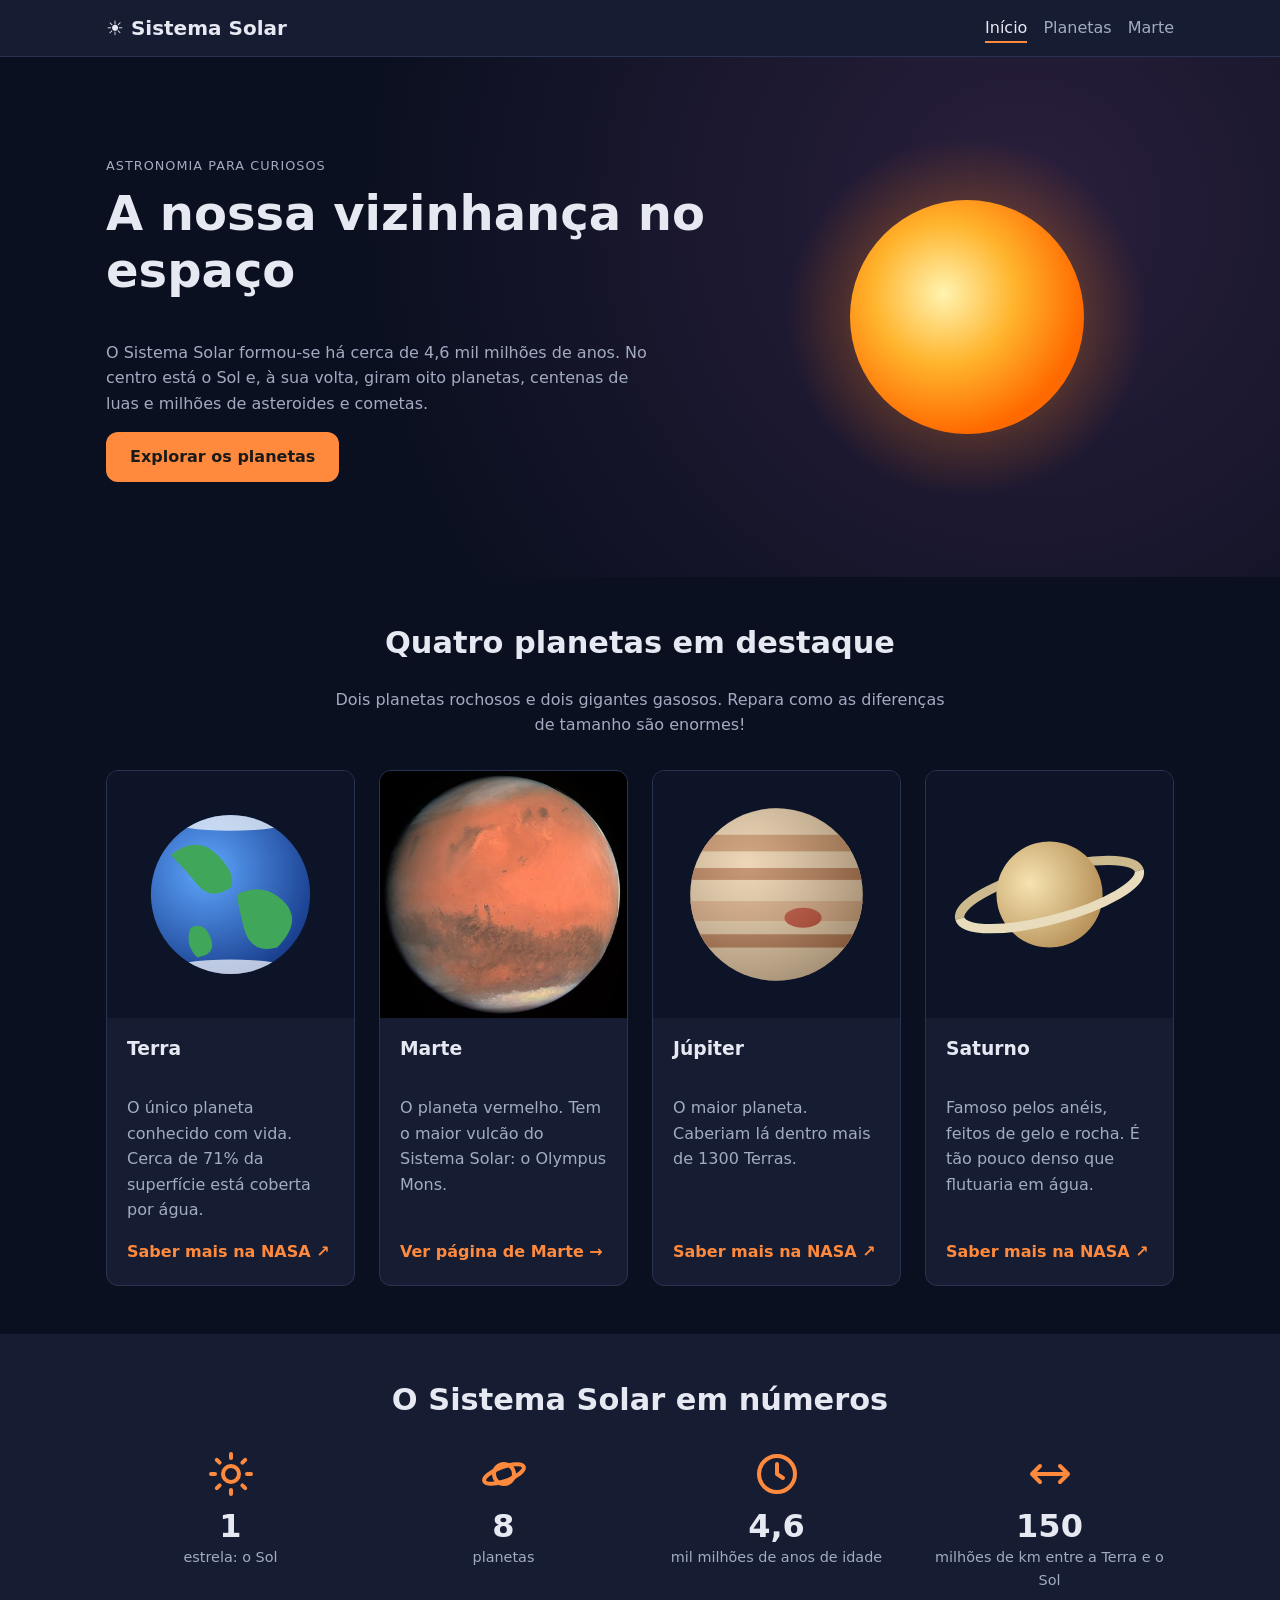
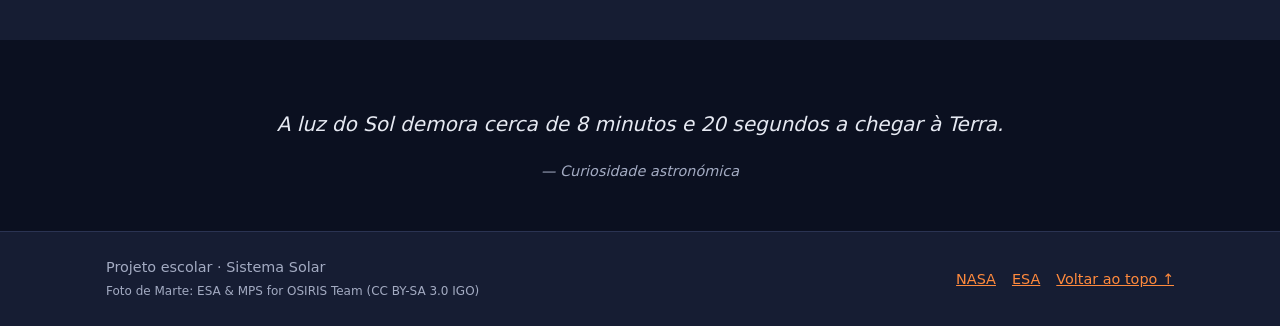
==== sistema-solar/index.html @ d428cf97 "sistema solar" ====
<!DOCTYPE html>
<html lang="pt-PT">
<head>
  <!-- Codificação de caracteres: permite acentos (á, ç, ã...) -->
  <meta charset="UTF-8">
  <!-- Essencial para o design responsivo: a largura da página = largura do ecrã -->
  <meta name="viewport" content="width=device-width, initial-scale=1.0">
  <meta name="description" content="Uma viagem pelos planetas do Sistema Solar.">
  <title>Sistema Solar | Início</title>
  <!-- Ligação à folha de estilos externa -->
  <link rel="stylesheet" href="css/estilos.css">
</head>
<body>

  <!-- ===== CABEÇALHO ===== -->
  <!-- O id="topo" é o destino do link "Voltar ao topo" no rodapé -->
  <header class="cabecalho" id="topo">
    <div class="contentor cabecalho__interior">
      <a href="index.html" class="logo">☀ Sistema Solar</a>

      <!-- Navegação principal -->
      <nav aria-label="Navegação principal">
        <ul class="menu">
          <li><a href="index.html" class="menu__link menu__link--ativo">Início</a></li>
          <li><a href="#planetas" class="menu__link">Planetas</a></li>
          <li><a href="marte.html" class="menu__link">Marte</a></li>
        </ul>
      </nav>
    </div>
  </header>

  <main>

    <!-- ===== SECÇÃO DE DESTAQUE (HERO) ===== -->
    <section class="hero">
      <div class="contentor hero__grelha">
        <div class="hero__texto">
          <p class="etiqueta">Astronomia para curiosos</p>
          <h1>A nossa vizinhança no espaço</h1>
          <p>
            O Sistema Solar formou-se há cerca de 4,6 mil milhões de anos.
            No centro está o Sol e, à sua volta, giram oito planetas,
            centenas de luas e milhões de asteroides e cometas.
          </p>
          <!-- Link com aspeto de botão -->
          <a href="#planetas" class="botao">Explorar os planetas</a>
        </div>

        <!-- Imagem: o atributo alt descreve a imagem para leitores de ecrã -->
        <img
          src="img/sol.svg"
          alt="Ilustração do Sol com um brilho alaranjado"
          class="hero__imagem"
          width="400" height="400">
      </div>
    </section>

    <!-- ===== LISTA DE PLANETAS (CARTÕES) ===== -->
    <section id="planetas" class="seccao">
      <div class="contentor">
        <h2 class="seccao__titulo">Quatro planetas em destaque</h2>
        <p class="seccao__intro">
          Dois planetas rochosos e dois gigantes gasosos.
          Repara como as diferenças de tamanho são enormes!
        </p>

        <!-- Grelha de cartões: 1 coluna no telemóvel, 2 no tablet, 4 no computador -->
        <div class="grelha-cartoes">

          <article class="cartao">
            <img src="img/terra.svg" alt="Ilustração do planeta Terra" class="cartao__imagem" width="300" height="300">
            <div class="cartao__corpo">
              <h3>Terra</h3>
              <p>O único planeta conhecido com vida. Cerca de 71% da superfície está coberta por água.</p>
              <a href="https://science.nasa.gov/earth/" target="_blank" rel="noopener" class="cartao__link">Saber mais na NASA ↗</a>
            </div>
          </article>

          <article class="cartao">
            <!-- Fotografia real (JPG) em vez de ilustração (SVG).
                 srcset: lista de versões da mesma imagem e a respetiva largura (w).
                 sizes: largura que a imagem vai ocupar no ecrã.
                 O browser escolhe o ficheiro mais leve que chegue para a qualidade. -->
            <img
              src="img/marte-osiris-400.jpg"
              srcset="img/marte-osiris-400.jpg 400w,
                      img/marte-osiris-800.jpg 800w"
              sizes="(min-width: 1024px) 25vw, (min-width: 640px) 50vw, 100vw"
              alt="Fotografia de Marte tirada pela sonda Rosetta, com o planeta alaranjado sobre fundo negro"
              class="cartao__imagem cartao__imagem--foto"
              width="400" height="400"
              loading="lazy">
            <div class="cartao__corpo">
              <h3>Marte</h3>
              <p>O planeta vermelho. Tem o maior vulcão do Sistema Solar: o Olympus Mons.</p>
              <!-- Link interno para a segunda página -->
              <a href="marte.html" class="cartao__link">Ver página de Marte →</a>
            </div>
          </article>

          <article class="cartao">
            <img src="img/jupiter.svg" alt="Ilustração de Júpiter com riscas e a Grande Mancha Vermelha" class="cartao__imagem" width="300" height="300">
            <div class="cartao__corpo">
              <h3>Júpiter</h3>
              <p>O maior planeta. Caberiam lá dentro mais de 1300 Terras.</p>
              <a href="https://science.nasa.gov/jupiter/" target="_blank" rel="noopener" class="cartao__link">Saber mais na NASA ↗</a>
            </div>
          </article>

          <article class="cartao">
            <img src="img/saturno.svg" alt="Ilustração de Saturno com os seus anéis" class="cartao__imagem" width="300" height="300">
            <div class="cartao__corpo">
              <h3>Saturno</h3>
              <p>Famoso pelos anéis, feitos de gelo e rocha. É tão pouco denso que flutuaria em água.</p>
              <a href="https://science.nasa.gov/saturn/" target="_blank" rel="noopener" class="cartao__link">Saber mais na NASA ↗</a>
            </div>
          </article>

        </div>
      </div>
    </section>

    <!-- ===== EM NÚMEROS (ÍCONES SVG) =====
         Os ícones estão escritos DIRETAMENTE no HTML (SVG "inline").
         Vantagens:
           - stroke="currentColor" faz o ícone usar a cor do texto (propriedade color no CSS);
           - o tamanho controla-se com width/height no CSS;
           - não há pedidos extra ao servidor.
         aria-hidden="true": o ícone é decorativo, os leitores de ecrã ignoram-no. -->
    <section class="seccao seccao--destaque" aria-labelledby="titulo-numeros">
      <div class="contentor">
        <h2 class="seccao__titulo" id="titulo-numeros">O Sistema Solar em números</h2>

        <ul class="grelha-numeros">

          <li class="numero">
            <svg class="icone" viewBox="0 0 24 24" aria-hidden="true" fill="none" stroke="currentColor" stroke-width="2" stroke-linecap="round">
              <circle cx="12" cy="12" r="4"/>
              <path d="M12 2v2M12 20v2M2 12h2M20 12h2M4.9 4.9l1.4 1.4M17.7 17.7l1.4 1.4M4.9 19.1l1.4-1.4M17.7 6.3l1.4-1.4"/>
            </svg>
            <strong class="numero__valor">1</strong>
            <span class="numero__legenda">estrela: o Sol</span>
          </li>

          <li class="numero">
            <svg class="icone" viewBox="0 0 24 24" aria-hidden="true" fill="none" stroke="currentColor" stroke-width="2" stroke-linecap="round">
              <circle cx="12" cy="12" r="5"/>
              <ellipse cx="12" cy="12" rx="10.5" ry="3.5" transform="rotate(-20 12 12)"/>
            </svg>
            <strong class="numero__valor">8</strong>
            <span class="numero__legenda">planetas</span>
          </li>

          <li class="numero">
            <svg class="icone" viewBox="0 0 24 24" aria-hidden="true" fill="none" stroke="currentColor" stroke-width="2" stroke-linecap="round" stroke-linejoin="round">
              <circle cx="12" cy="12" r="9"/>
              <path d="M12 7v5l3 2"/>
            </svg>
            <strong class="numero__valor">4,6</strong>
            <span class="numero__legenda">mil milhões de anos de idade</span>
          </li>

          <li class="numero">
            <svg class="icone" viewBox="0 0 24 24" aria-hidden="true" fill="none" stroke="currentColor" stroke-width="2" stroke-linecap="round" stroke-linejoin="round">
              <path d="M3 12h18M7 8l-4 4 4 4M17 8l4 4-4 4"/>
            </svg>
            <strong class="numero__valor">150</strong>
            <span class="numero__legenda">milhões de km entre a Terra e o Sol</span>
          </li>

        </ul>
      </div>
    </section>

    <!-- ===== CURIOSIDADE ===== -->
    <section class="seccao">
      <div class="contentor">
        <blockquote class="citacao">
          <p>A luz do Sol demora cerca de 8 minutos e 20 segundos a chegar à Terra.</p>
          <cite>— Curiosidade astronómica</cite>
        </blockquote>
      </div>
    </section>

  </main>

  <!-- ===== RODAPÉ ===== -->
  <footer class="rodape">
    <div class="contentor rodape__interior">
      <p>Projeto escolar · Sistema Solar<br>
        <small>Foto de Marte: ESA &amp; MPS for OSIRIS Team (CC BY-SA 3.0 IGO)</small></p>
      <ul class="rodape__links">
        <li><a href="https://science.nasa.gov/solar-system/" target="_blank" rel="noopener">NASA</a></li>
        <li><a href="https://www.esa.int/Science_Exploration/Space_Science" target="_blank" rel="noopener">ESA</a></li>
        <li><a href="#topo">Voltar ao topo ↑</a></li>
      </ul>
    </div>
  </footer>

</body>
</html>
---- sistema-solar/css/estilos.css ----
/* =========================================================
   ESTILOS DO SITE "SISTEMA SOLAR"
   Abordagem: MOBILE FIRST
   -> Escrevemos primeiro os estilos para ecrãs pequenos.
   -> Depois, com @media (min-width: ...), acrescentamos
      ajustes para ecrãs maiores.
   (Esta é exatamente a lógica do Tailwind: md:, lg:, ...)
   ========================================================= */


/* ---------- 1. VARIÁVEIS (cores, espaçamentos) ----------
   Equivalem ao "tema" que mais tarde se configura no Tailwind. */
:root {
  --cor-fundo: #0b1020;
  --cor-superficie: #161d33;
  --cor-texto: #e6e9f2;
  --cor-texto-suave: #a3abc2;
  --cor-destaque: #ff8a3d;      /* laranja "solar" */
  --cor-destaque-escura: #e06a1c;
  --cor-borda: #2a3352;

  --raio: 12px;                 /* cantos arredondados */
  --largura-max: 1100px;        /* largura máxima do conteúdo */
  --fonte: system-ui, -apple-system, "Segoe UI", Roboto, sans-serif;
}


/* ---------- 2. RESET BÁSICO ---------- */
*,
*::before,
*::after {
  box-sizing: border-box;       /* padding e border contam na largura */
}

body {
  margin: 0;
  font-family: var(--fonte);
  font-size: 1rem;
  line-height: 1.6;
  color: var(--cor-texto);
  background-color: var(--cor-fundo);
}

/* Imagens responsivas: nunca ultrapassam o contentor */
img {
  max-width: 100%;
  height: auto;
  display: block;
}

h1, h2, h3 {
  line-height: 1.2;
  margin-top: 0;
}

/* Tamanho de letra fluido: clamp(mínimo, ideal, máximo) */
h1 { font-size: clamp(1.8rem, 5vw, 3rem); }
h2 { font-size: clamp(1.4rem, 3vw, 1.9rem); }

a {
  color: var(--cor-destaque);
}

a:hover,
a:focus {
  color: #ffb27a;
}

html {
  scroll-behavior: smooth;      /* deslocamento suave nas âncoras (#) */
}


/* ---------- 3. CONTENTOR ----------
   Centra o conteúdo e limita a largura. */
.contentor {
  width: 100%;
  max-width: var(--largura-max);
  margin-left: auto;
  margin-right: auto;
  padding-left: 1rem;
  padding-right: 1rem;
}


/* ---------- 4. CABEÇALHO E MENU ---------- */
.cabecalho {
  background-color: var(--cor-superficie);
  border-bottom: 1px solid var(--cor-borda);
  position: sticky;             /* fica preso no topo ao fazer scroll */
  top: 0;
  z-index: 10;
}

.cabecalho__interior {
  display: flex;
  flex-direction: column;       /* telemóvel: logo em cima, menu em baixo */
  align-items: center;
  gap: 0.5rem;
  padding-top: 0.75rem;
  padding-bottom: 0.75rem;
}

.logo {
  font-size: 1.25rem;
  font-weight: 700;
  color: var(--cor-texto);
  text-decoration: none;
}

.menu {
  list-style: none;
  margin: 0;
  padding: 0;
  display: flex;
  gap: 1rem;
}

.menu__link {
  color: var(--cor-texto-suave);
  text-decoration: none;
  padding: 0.25rem 0;
  border-bottom: 2px solid transparent;
}

.menu__link:hover,
.menu__link--ativo {
  color: var(--cor-texto);
  border-bottom-color: var(--cor-destaque);
}


/* ---------- 5. COMPONENTES REUTILIZÁVEIS ---------- */
.etiqueta {
  display: inline-block;
  font-size: 0.8rem;
  text-transform: uppercase;
  letter-spacing: 0.08em;
  color: var(--cor-destaque);
  margin: 0 0 0.5rem;
}

.botao {
  display: inline-block;
  background-color: var(--cor-destaque);
  color: #1a1a1a;
  font-weight: 600;
  text-decoration: none;
  padding: 0.75rem 1.5rem;
  border-radius: var(--raio);
  transition: background-color 0.2s;
}

.botao:hover,
.botao:focus {
  background-color: var(--cor-destaque-escura);
  color: #fff;
}

.botao--largo {
  display: block;
  text-align: center;
  margin-top: 1.5rem;
}


/* ---------- 6. HERO (página inicial) ---------- */
.hero {
  padding: 3rem 0;
  background: radial-gradient(circle at 80% 30%, #2a1f3d, var(--cor-fundo) 60%);
}

.hero__grelha {
  display: grid;
  grid-template-columns: 1fr;   /* telemóvel: 1 coluna */
  gap: 2rem;
  align-items: center;
}

.hero__texto p {
  color: var(--cor-texto-suave);
  max-width: 55ch;              /* linhas com no máximo ~55 caracteres */
}

.hero__imagem {
  width: 70%;
  max-width: 360px;
  margin: 0 auto;
  order: -1;                    /* no telemóvel a imagem aparece primeiro */
}


/* ---------- 7. SECÇÕES ---------- */
.seccao {
  padding: 3rem 0;
}

.seccao__titulo {
  text-align: center;
}

.seccao__intro {
  text-align: center;
  color: var(--cor-texto-suave);
  max-width: 60ch;
  margin: 0 auto 2rem;
}

.seccao--destaque {
  background-color: var(--cor-superficie);
}

.citacao {
  margin: 0;
  text-align: center;
  font-size: 1.25rem;
  font-style: italic;
}

.citacao cite {
  display: block;
  margin-top: 0.5rem;
  font-size: 0.9rem;
  color: var(--cor-texto-suave);
}


/* ---------- 7b. NÚMEROS COM ÍCONES SVG ---------- */
.grelha-numeros {
  list-style: none;
  margin: 2rem 0 0;
  padding: 0;
  display: grid;
  grid-template-columns: repeat(2, 1fr);   /* telemóvel: 2 colunas */
  gap: 1.5rem;
}

.numero {
  display: flex;
  flex-direction: column;
  align-items: center;
  text-align: center;
  gap: 0.25rem;
}

/* O tamanho e a cor do ícone vêm do CSS.
   Como o SVG usa stroke="currentColor", basta mudar "color". */
.icone {
  width: 3rem;
  height: 3rem;
  color: var(--cor-destaque);
  margin-bottom: 0.5rem;
  transition: transform 0.2s, color 0.2s;
}

.numero:hover .icone {
  color: #ffd27a;                /* muda a cor do ícone sem tocar no SVG */
  transform: scale(1.15);
}

.numero__valor {
  font-size: 2rem;
  line-height: 1;
}

.numero__legenda {
  font-size: 0.9rem;
  color: var(--cor-texto-suave);
}


/* ---------- 8. GRELHA DE CARTÕES ---------- */
.grelha-cartoes {
  display: grid;
  grid-template-columns: 1fr;   /* telemóvel: 1 coluna */
  gap: 1.5rem;
}

.cartao {
  background-color: var(--cor-superficie);
  border: 1px solid var(--cor-borda);
  border-radius: var(--raio);
  overflow: hidden;
  display: flex;
  flex-direction: column;
  transition: transform 0.2s;
}

.cartao:hover {
  transform: translateY(-4px);
}

.cartao__imagem {
  width: 100%;
  aspect-ratio: 1 / 1;          /* imagem sempre quadrada */
  object-fit: cover;
  background-color: #0e1428;
  padding: 1.5rem;
}

/* Variante para fotografias: sem margem interior, a foto ocupa o espaço todo */
.cartao__imagem--foto {
  padding: 0;
  background-color: #000;
}

.cartao__corpo {
  padding: 1.25rem;
  display: flex;
  flex-direction: column;
  flex-grow: 1;                 /* todos os cartões ficam com a mesma altura */
}

.cartao__corpo p {
  color: var(--cor-texto-suave);
  flex-grow: 1;                 /* empurra o link para o fundo do cartão */
}

.cartao__link {
  font-weight: 600;
  text-decoration: none;
}


/* ---------- 9. PÁGINA DE ARTIGO (Marte) ---------- */
.trilho {
  padding: 1rem 0;
  font-size: 0.9rem;
  color: var(--cor-texto-suave);
}

.layout-artigo {
  display: grid;
  grid-template-columns: 1fr;   /* telemóvel: artigo e lateral empilhados */
  gap: 2rem;
  padding-bottom: 3rem;
}

.artigo section {
  margin-top: 2rem;
  scroll-margin-top: 6rem;      /* evita que o título fique tapado pelo cabeçalho fixo */
}

.figura {
  margin: 1.5rem 0;
}

.figura img {
  width: 100%;
  border-radius: var(--raio);
}

.figura img {
  aspect-ratio: 4 / 3;            /* corta a foto quadrada num retângulo */
  object-fit: cover;              /* preenche sem deformar */
  object-position: center 75%;    /* escolhe que parte da foto fica visível */
}

.figura figcaption {
  font-size: 0.85rem;
  color: var(--cor-texto-suave);
  margin-top: 0.5rem;
  text-align: center;
}

.figura figcaption small,
.credito {
  display: block;
  font-size: 0.75rem;
  opacity: 0.8;
  margin-top: 0.25rem;
}

.credito {
  text-align: center;
  color: var(--cor-texto-suave);
  margin: 1rem 0 0;
}

.indice {
  background-color: var(--cor-superficie);
  border-left: 4px solid var(--cor-destaque);
  border-radius: var(--raio);
  padding: 1rem 1.5rem;
}

.indice h2 {
  font-size: 1.1rem;
  margin-bottom: 0.5rem;
}

.indice ol {
  margin: 0;
  padding-left: 1.25rem;
}

.lateral {
  background-color: var(--cor-superficie);
  border: 1px solid var(--cor-borda);
  border-radius: var(--raio);
  padding: 1.5rem;
  align-self: start;            /* não estica até à altura do artigo */
}

.lateral__imagem {
  width: 180px;
  margin: 0 auto 1rem;
  border-radius: 50%;           /* recorta a foto em círculo */
}

.lateral h2 {
  font-size: 1.25rem;
  text-align: center;
}

.tabela-wrapper {
  overflow-x: auto;             /* se a tabela não couber, faz scroll lateral */
}

.tabela {
  width: 100%;
  border-collapse: collapse;
  font-size: 0.95rem;
}

.tabela th,
.tabela td {
  padding: 0.6rem 0.5rem;
  border-bottom: 1px solid var(--cor-borda);
  text-align: left;
}

.tabela th {
  color: var(--cor-texto-suave);
  font-weight: 500;
}

/* Ícone pequeno alinhado com o texto */
.tabela__icone {
  display: inline-block;
  width: 1.1rem;
  height: 1.1rem;
  vertical-align: -0.2rem;
  margin-right: 0.35rem;
}


/* ---------- 10. RODAPÉ ---------- */
.rodape {
  background-color: var(--cor-superficie);
  border-top: 1px solid var(--cor-borda);
  padding: 1.5rem 0;
  font-size: 0.9rem;
  color: var(--cor-texto-suave);
}

.rodape__interior {
  display: flex;
  flex-direction: column;
  align-items: center;
  gap: 0.5rem;
  text-align: center;
}

.rodape__interior p {
  margin: 0;
}

.rodape__links {
  list-style: none;
  margin: 0;
  padding: 0;
  display: flex;
  flex-wrap: wrap;              /* os links passam para a linha seguinte se faltar espaço */
  justify-content: center;
  gap: 1rem;
}


/* =========================================================
   MEDIA QUERIES (pontos de quebra)
   Os valores coincidem com os do Tailwind:
     sm = 640px · md = 768px · lg = 1024px
   ========================================================= */

/* ---- sm: telemóveis grandes / tablets pequenos ---- */
@media (min-width: 640px) {
  .grelha-cartoes {
    grid-template-columns: repeat(2, 1fr);   /* 2 colunas */
  }
}

/* ---- md: tablets ---- */
@media (min-width: 768px) {
  .cabecalho__interior {
    flex-direction: row;                     /* logo à esquerda, menu à direita */
    justify-content: space-between;
  }

  .hero {
    padding: 5rem 0;
  }

  .hero__grelha {
    grid-template-columns: 3fr 2fr;          /* texto mais largo que a imagem */
  }

  .hero__imagem {
    width: 100%;
    order: 0;                                /* imagem volta para a direita */
  }

  .rodape__interior {
    flex-direction: row;
    justify-content: space-between;
    text-align: left;
  }
}

/* ---- lg: computadores ---- */
@media (min-width: 1024px) {
  .grelha-cartoes {
    grid-template-columns: repeat(4, 1fr);   /* 4 colunas */
  }

  .grelha-numeros {
    grid-template-columns: repeat(4, 1fr);   /* números todos numa linha */
  }

  .layout-artigo {
    grid-template-columns: 2fr 1fr;          /* artigo + barra lateral */
  }

  .lateral {
    position: sticky;                        /* a ficha acompanha o scroll */
    top: 5rem;
  }
}
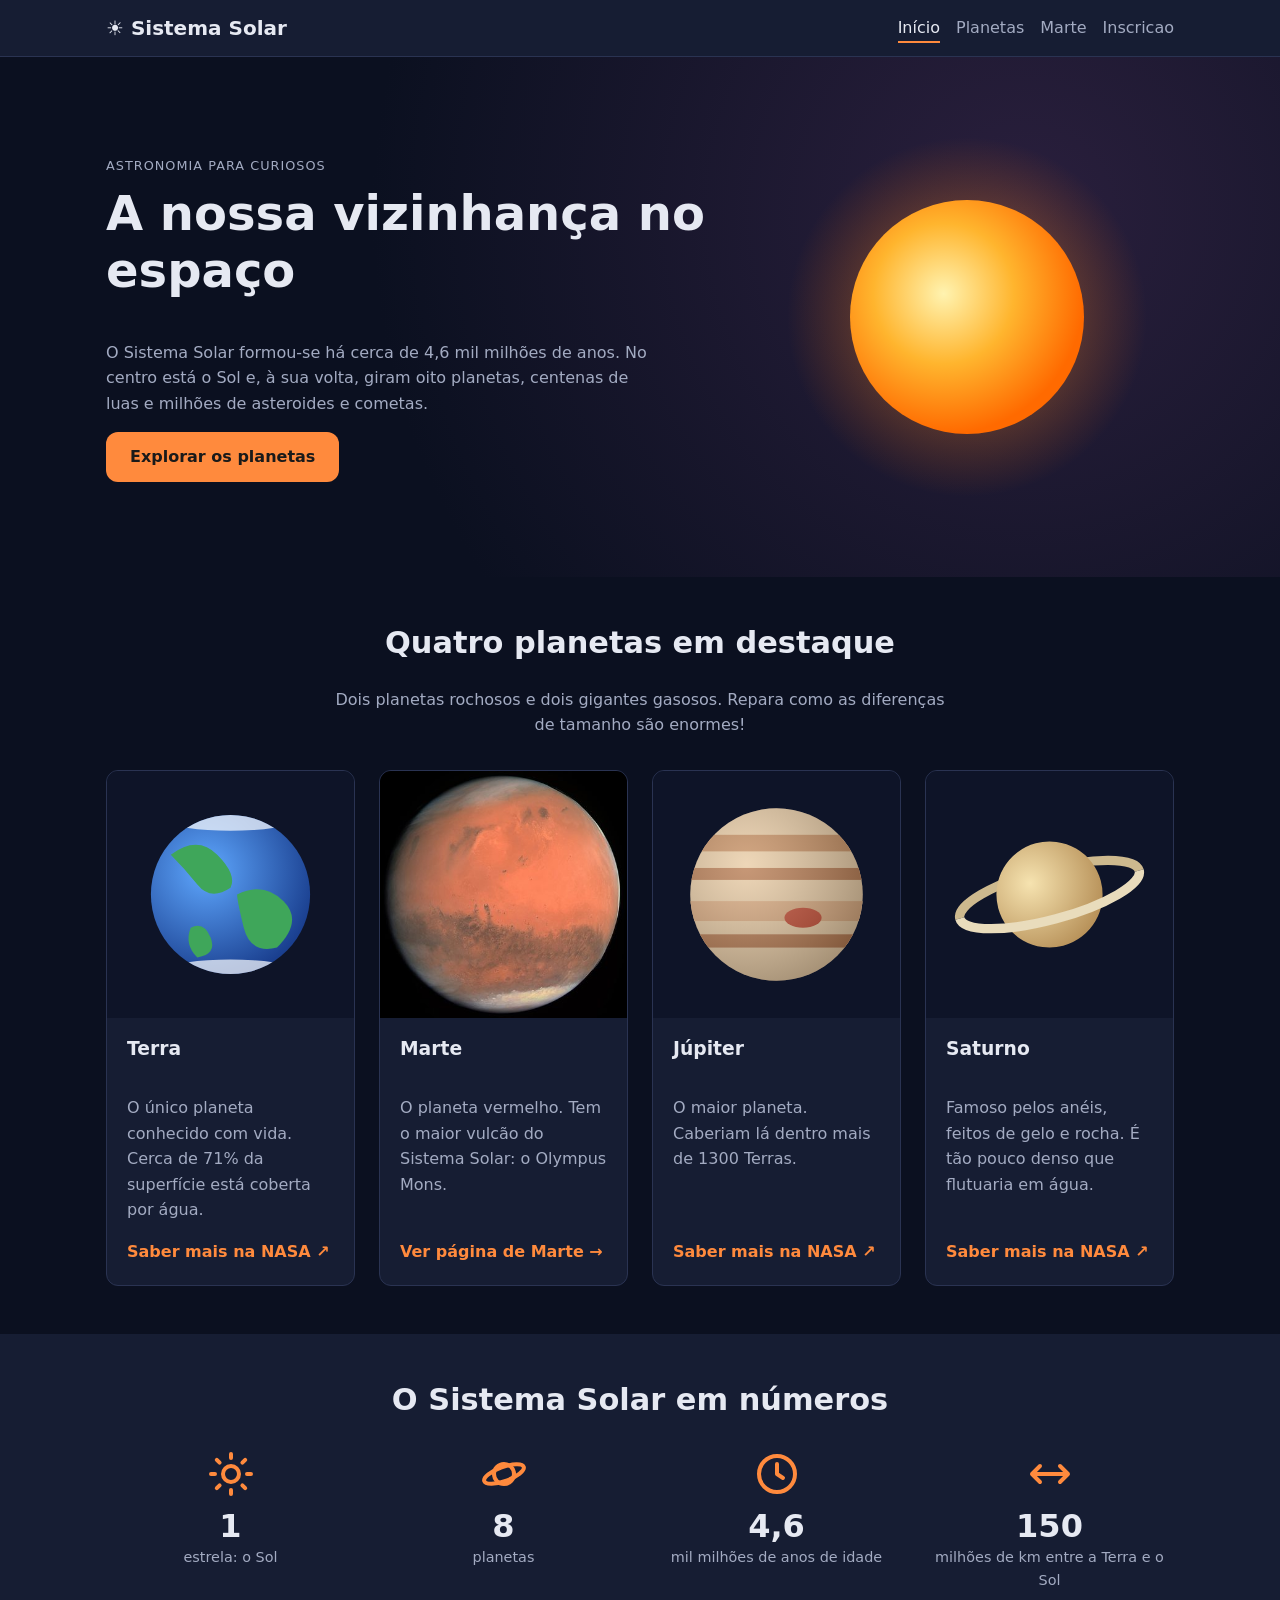
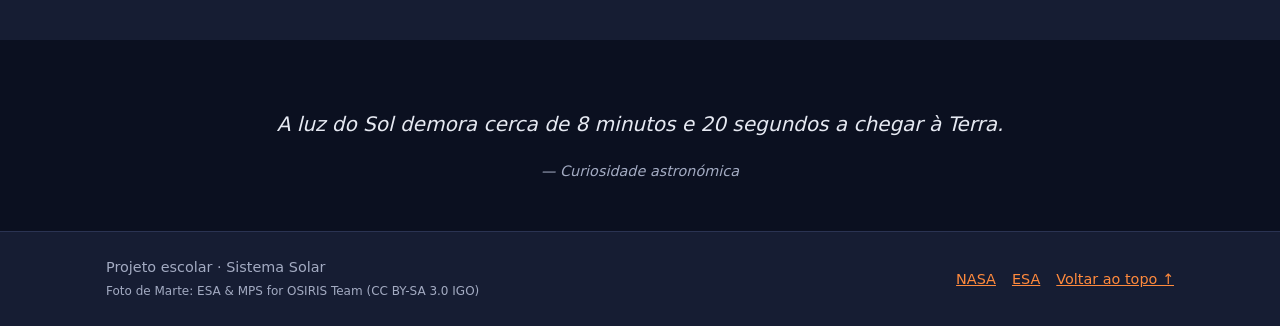
==== commit ddc4f480: "forms1" ====
--- a/sistema-solar/index.html
+++ b/sistema-solar/index.html
@@ -13,7 +13,6 @@
 <body>
 
   <!-- ===== CABEÇALHO ===== -->
-  <!-- O id="topo" é o destino do link "Voltar ao topo" no rodapé -->
   <header class="cabecalho" id="topo">
     <div class="contentor cabecalho__interior">
       <a href="index.html" class="logo">☀ Sistema Solar</a>
@@ -24,6 +23,7 @@
           <li><a href="index.html" class="menu__link menu__link--ativo">Início</a></li>
           <li><a href="#planetas" class="menu__link">Planetas</a></li>
           <li><a href="marte.html" class="menu__link">Marte</a></li>
+          <li><a href="inscricao.html" class="menu__link">Inscricao</a></li>
         </ul>
       </nav>
     </div>
--- a/sistema-solar/css/estilos.css
+++ b/sistema-solar/css/estilos.css
@@ -536,3 +536,39 @@
     top: 5rem;
   }
 }
+
+
+/* FORMULÁRIO INSCRIÇÃO */
+
+span.obrigatorio{
+  color:var(--cor-destaque);
+}
+
+.ajuda{
+  display: none;
+  font-size: .8rem;
+  color: #ff8fa3;
+}
+
+.campo input:invalid + .ajuda{
+  display:block;
+}
+
+.campo input, .campo select, .campo textarea{
+    width: 100%;
+    font: inherit;
+    color: var(--cor-texto);
+    background-color: var(--cor-fundo);
+    border: 1px solid var(--cor-borda);
+    border-radius: 8px;
+    padding: 0.7rem;
+    transition: border-color 0.2s, box-shadow 0.2s;
+}
+
+.botao{
+  font:inherit;
+  font-weight: 600;
+  border: 0;
+  text-align:center;
+  cursor: pointer;
+}
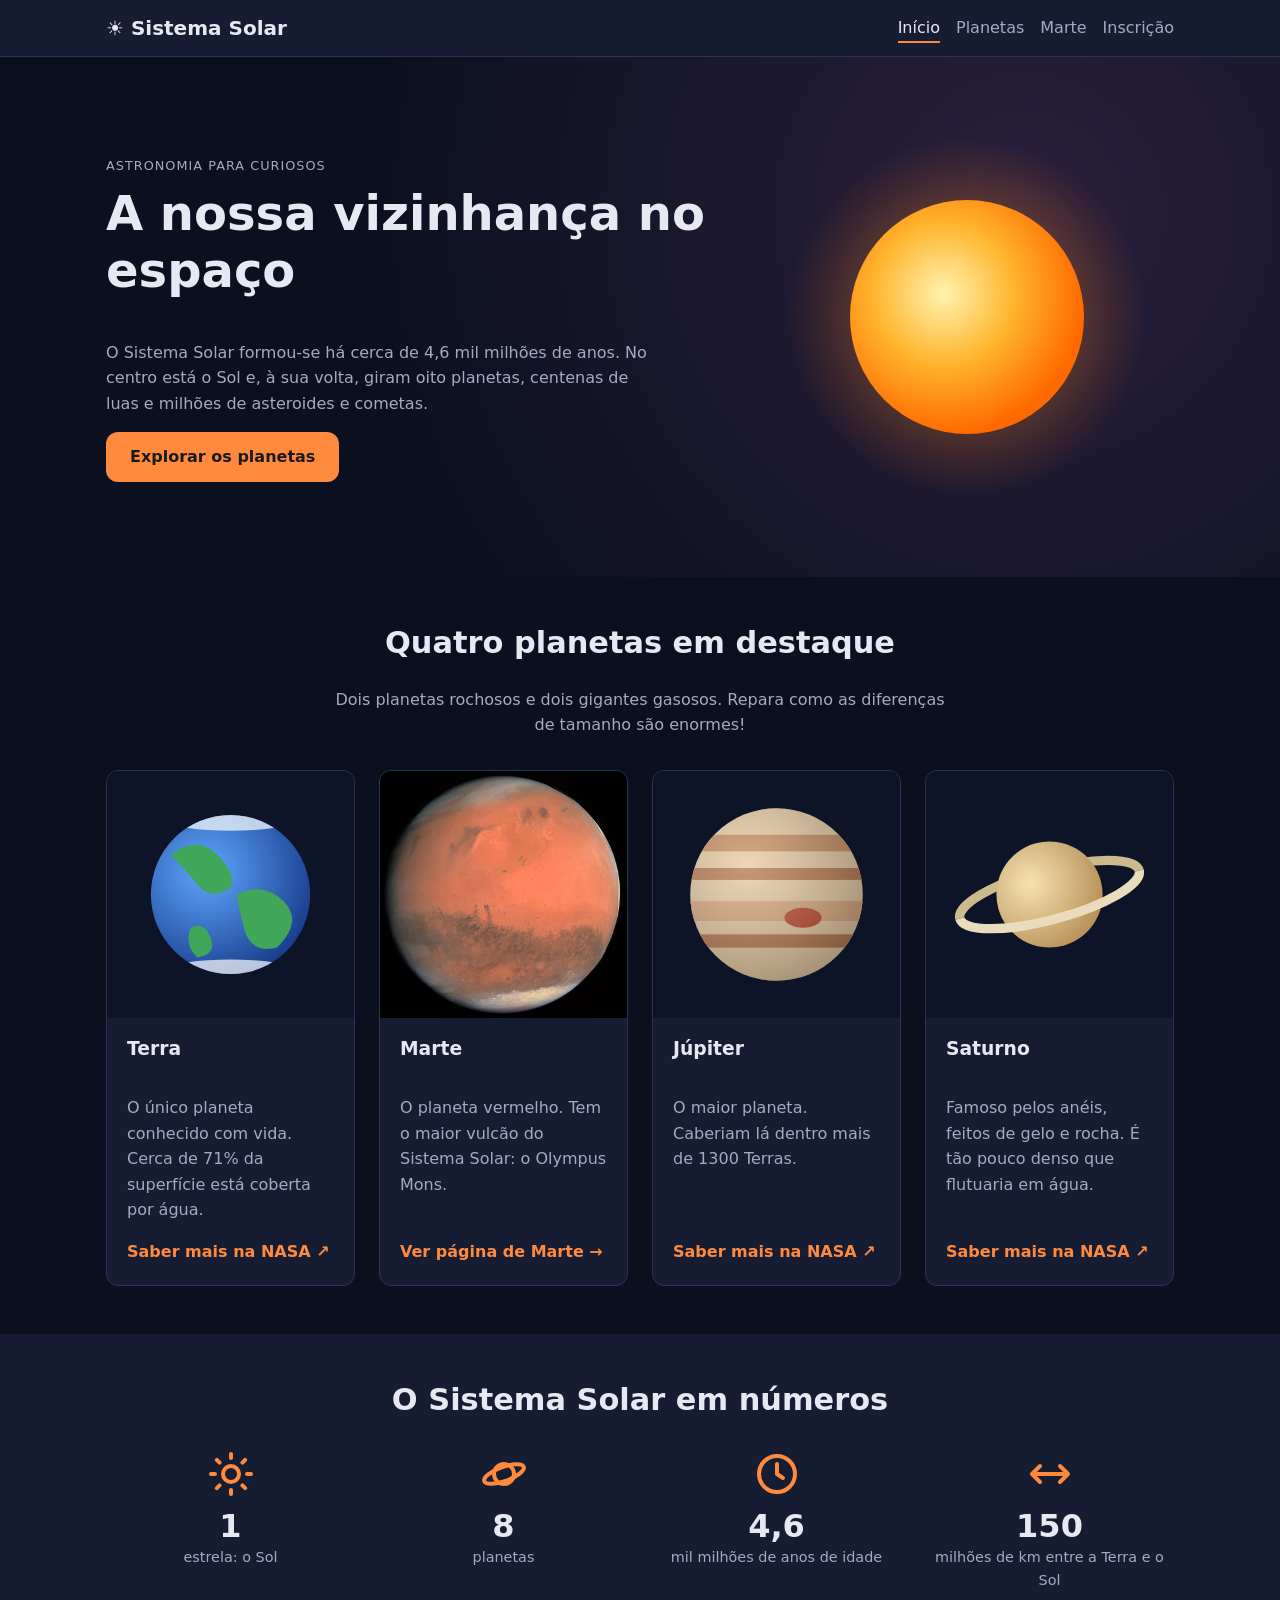
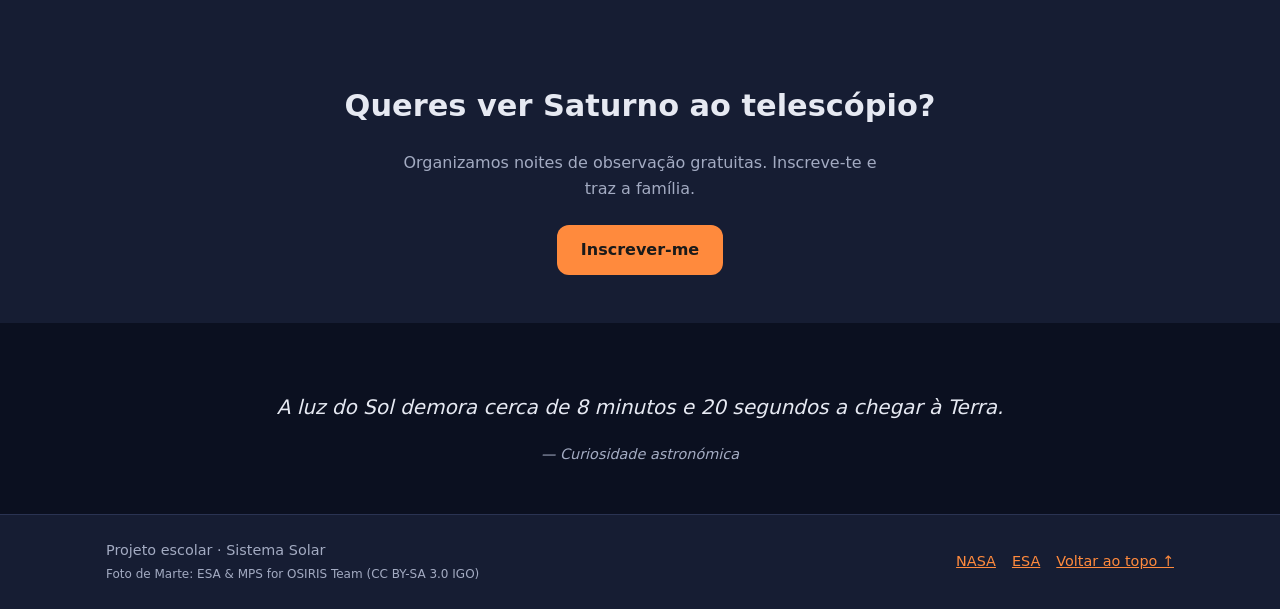
==== commit 62ce6d51: "forms-2" ====
--- a/sistema-solar/index.html
+++ b/sistema-solar/index.html
@@ -13,6 +13,7 @@
 <body>
 
   <!-- ===== CABEÇALHO ===== -->
+  <!-- O id="topo" é o destino do link "Voltar ao topo" no rodapé -->
   <header class="cabecalho" id="topo">
     <div class="contentor cabecalho__interior">
       <a href="index.html" class="logo">☀ Sistema Solar</a>
@@ -23,7 +24,7 @@
           <li><a href="index.html" class="menu__link menu__link--ativo">Início</a></li>
           <li><a href="#planetas" class="menu__link">Planetas</a></li>
           <li><a href="marte.html" class="menu__link">Marte</a></li>
-          <li><a href="inscricao.html" class="menu__link">Inscricao</a></li>
+          <li><a href="inscricao.html" class="menu__link">Inscrição</a></li>
         </ul>
       </nav>
     </div>
@@ -172,6 +173,15 @@
       </div>
     </section>
 
+    <!-- ===== CHAMADA PARA A INSCRIÇÃO ===== -->
+    <section class="seccao seccao--destaque">
+      <div class="contentor chamada">
+        <h2>Queres ver Saturno ao telescópio?</h2>
+        <p>Organizamos noites de observação gratuitas. Inscreve-te e traz a família.</p>
+        <a href="inscricao.html" class="botao">Inscrever-me</a>
+      </div>
+    </section>
+
     <!-- ===== CURIOSIDADE ===== -->
     <section class="seccao">
       <div class="contentor">
--- a/sistema-solar/css/estilos.css
+++ b/sistema-solar/css/estilos.css
@@ -113,7 +113,9 @@
   margin: 0;
   padding: 0;
   display: flex;
-  gap: 1rem;
+  flex-wrap: wrap;              /* em ecrãs muito estreitos os links passam à linha seguinte */
+  justify-content: center;
+  gap: 0.5rem 1rem;
 }
 
 .menu__link {
@@ -477,6 +479,274 @@
 }
 
 
+/* ---------- 11. FORMULÁRIO (página de inscrição) ---------- */
+.texto-suave {
+  color: var(--cor-texto-suave);
+}
+
+.obrigatorio {
+  color: var(--cor-destaque);
+}
+
+.formulario {
+  display: flex;
+  flex-direction: column;
+  gap: 1.5rem;
+  margin-top: 1.5rem;
+}
+
+/* fieldset vem com borda e margens do browser: substituímos pelo nosso estilo */
+.grupo {
+  margin: 0;
+  padding: 1.25rem;
+  border: 1px solid var(--cor-borda);
+  border-radius: var(--raio);
+  background-color: var(--cor-superficie);
+  display: flex;
+  flex-direction: column;
+  gap: 1.25rem;
+  min-width: 0;                  /* evita que o fieldset rebente a grelha em ecrãs estreitos */
+}
+
+.grupo__titulo {
+  font-weight: 700;
+  font-size: 1.1rem;
+  padding: 0 0.5rem;
+}
+
+.grelha-campos {
+  display: grid;
+  grid-template-columns: 1fr;    /* telemóvel: 1 coluna */
+  gap: 1.25rem;
+}
+
+/* Cada campo: label em cima, input, mensagem de ajuda em baixo */
+.campo {
+  display: flex;
+  flex-direction: column;
+  gap: 0.35rem;
+}
+
+.campo label,
+.opcoes legend {
+  font-weight: 600;
+  font-size: 0.95rem;
+}
+
+/* Estilo comum a todas as caixas de texto.
+   Seletor de atributo [type="..."] para escolher só certos inputs. */
+.campo input,
+.campo select,
+.campo textarea {
+  width: 100%;
+  font: inherit;                 /* os inputs não herdam a fonte por defeito */
+  color: var(--cor-texto);
+  background-color: var(--cor-fundo);
+  border: 1px solid var(--cor-borda);
+  border-radius: 8px;
+  padding: 0.65rem 0.75rem;
+  transition: border-color 0.2s, box-shadow 0.2s;
+}
+
+.campo textarea {
+  resize: vertical;              /* só deixa redimensionar na vertical */
+}
+
+.campo input::placeholder,
+.campo textarea::placeholder {
+  color: #6b7494;
+}
+
+/* Calendário do input date visível em fundo escuro */
+.campo input[type="date"] {
+  color-scheme: dark;
+}
+
+/* :focus-visible → o campo que está a ser editado */
+.campo input:focus-visible,
+.campo select:focus-visible,
+.campo textarea:focus-visible {
+  outline: none;
+  border-color: var(--cor-destaque);
+  box-shadow: 0 0 0 3px rgba(255, 138, 61, 0.3);
+}
+
+/* ---- Estados de validação (sem JavaScript!) ----
+   :user-invalid só se aplica DEPOIS de o utilizador mexer no campo
+   (ao contrário de :invalid, que pinta tudo a vermelho logo ao abrir a página). */
+.campo input:user-invalid,
+.campo select:user-invalid {
+  border-color: #ff5c7a;
+}
+
+.campo input:user-valid {
+  border-color: #3ccf91;
+}
+
+/* Mensagem de ajuda: escondida por defeito... */
+.ajuda {
+  display: none;
+  font-size: 0.85rem;
+  color: #ff8fa3;
+}
+
+/* ...e mostrada quando o campo ANTERIOR (+) é inválido */
+.campo input:user-invalid + .ajuda {
+  display: block;
+}
+
+/* Nota sempre visível (ex: limite de caracteres) */
+.nota {
+  font-size: 0.85rem;
+  color: var(--cor-texto-suave);
+}
+
+/* ---- Radios e checkboxes ---- */
+.opcoes {
+  margin: 0;
+  padding: 0;
+  border: 0;
+  display: flex;
+  flex-wrap: wrap;               /* as opções passam à linha seguinte se faltar espaço */
+  gap: 0.5rem 1rem;
+  min-width: 0;
+}
+
+.opcoes legend {
+  margin-bottom: 0.5rem;
+  padding: 0;
+}
+
+.opcao {
+  display: flex;
+  align-items: center;
+  gap: 0.5rem;
+  cursor: pointer;
+  padding: 0.5rem 0.75rem;
+  border: 1px solid var(--cor-borda);
+  border-radius: 999px;          /* forma de "comprimido" */
+  transition: border-color 0.2s, background-color 0.2s;
+}
+
+.opcao:hover {
+  border-color: var(--cor-destaque);
+}
+
+/* :has() → estiliza o LABEL quando o input lá dentro está marcado */
+.opcao:has(input:checked) {
+  border-color: var(--cor-destaque);
+  background-color: rgba(255, 138, 61, 0.12);
+}
+
+/* accent-color muda a cor nativa de radios e checkboxes */
+.opcao input {
+  accent-color: var(--cor-destaque);
+  width: 1.1rem;
+  height: 1.1rem;
+  margin: 0;
+}
+
+.opcao--termos {
+  display: block;                /* texto corrido normal, em vez de flex */
+  border: 0;
+  padding: 0;
+  border-radius: 0;
+}
+
+.opcao--termos input {
+  display: inline-block;
+  vertical-align: -0.15rem;
+  margin-right: 0.4rem;
+}
+
+.opcao--termos:has(input:checked) {
+  background-color: transparent;
+}
+
+/* ---- Botões ---- */
+.formulario__acoes {
+  display: flex;
+  flex-direction: column;        /* telemóvel: botões empilhados e largos */
+  gap: 0.75rem;
+}
+
+.formulario__acoes .botao {
+  font: inherit;
+  font-weight: 600;
+  border: 0;
+  cursor: pointer;
+  text-align: center;
+}
+
+/* Seletor com 2 classes: mais específico que ".formulario__acoes .botao"
+   não chegava (empate), por isso repetimos o contexto. */
+.formulario__acoes .botao--secundario {
+  background-color: transparent;
+  color: var(--cor-texto);
+  border: 1px solid var(--cor-borda);
+}
+
+.formulario__acoes .botao--secundario:hover,
+.formulario__acoes .botao--secundario:focus {
+  background-color: var(--cor-superficie);
+  color: var(--cor-texto);
+}
+
+/* ---- Barra lateral da inscrição ---- */
+.lista-info {
+  list-style: none;
+  margin: 0 0 1.5rem;
+  padding: 0;
+  display: flex;
+  flex-direction: column;
+  gap: 1rem;
+}
+
+.lista-info li {
+  display: flex;
+  gap: 0.75rem;
+  align-items: flex-start;
+  color: var(--cor-texto-suave);
+  font-size: 0.95rem;
+}
+
+.lista-info strong {
+  color: var(--cor-texto);
+}
+
+.icone--pequeno {
+  width: 1.5rem;
+  height: 1.5rem;
+  flex-shrink: 0;                /* o ícone não encolhe quando o texto é longo */
+  margin: 0.15rem 0 0;
+}
+
+.regulamento {
+  border-top: 1px solid var(--cor-borda);
+  padding-top: 1rem;
+  font-size: 0.9rem;
+  color: var(--cor-texto-suave);
+  scroll-margin-top: 6rem;
+}
+
+.regulamento h3 {
+  color: var(--cor-texto);
+  font-size: 1rem;
+  margin-bottom: 0.5rem;
+}
+
+/* ---- Chamada para a inscrição (página inicial) ---- */
+.chamada {
+  text-align: center;
+}
+
+.chamada p {
+  color: var(--cor-texto-suave);
+  max-width: 50ch;
+  margin: 0 auto 1.5rem;
+}
+
+
 /* =========================================================
    MEDIA QUERIES (pontos de quebra)
    Os valores coincidem com os do Tailwind:
@@ -515,6 +785,22 @@
     justify-content: space-between;
     text-align: left;
   }
+
+  .grelha-campos {
+    grid-template-columns: repeat(2, 1fr);   /* campos lado a lado */
+  }
+
+  .campo--largo {
+    grid-column: 1 / -1;                     /* ocupa a linha toda */
+  }
+
+  .grupo {
+    padding: 1.5rem 2rem;
+  }
+
+  .formulario__acoes {
+    flex-direction: row;                     /* botões lado a lado */
+  }
 }
 
 /* ---- lg: computadores ---- */
@@ -536,39 +822,3 @@
     top: 5rem;
   }
 }
-
-
-/* FORMULÁRIO INSCRIÇÃO */
-
-span.obrigatorio{
-  color:var(--cor-destaque);
-}
-
-.ajuda{
-  display: none;
-  font-size: .8rem;
-  color: #ff8fa3;
-}
-
-.campo input:invalid + .ajuda{
-  display:block;
-}
-
-.campo input, .campo select, .campo textarea{
-    width: 100%;
-    font: inherit;
-    color: var(--cor-texto);
-    background-color: var(--cor-fundo);
-    border: 1px solid var(--cor-borda);
-    border-radius: 8px;
-    padding: 0.7rem;
-    transition: border-color 0.2s, box-shadow 0.2s;
-}
-
-.botao{
-  font:inherit;
-  font-weight: 600;
-  border: 0;
-  text-align:center;
-  cursor: pointer;
-}
